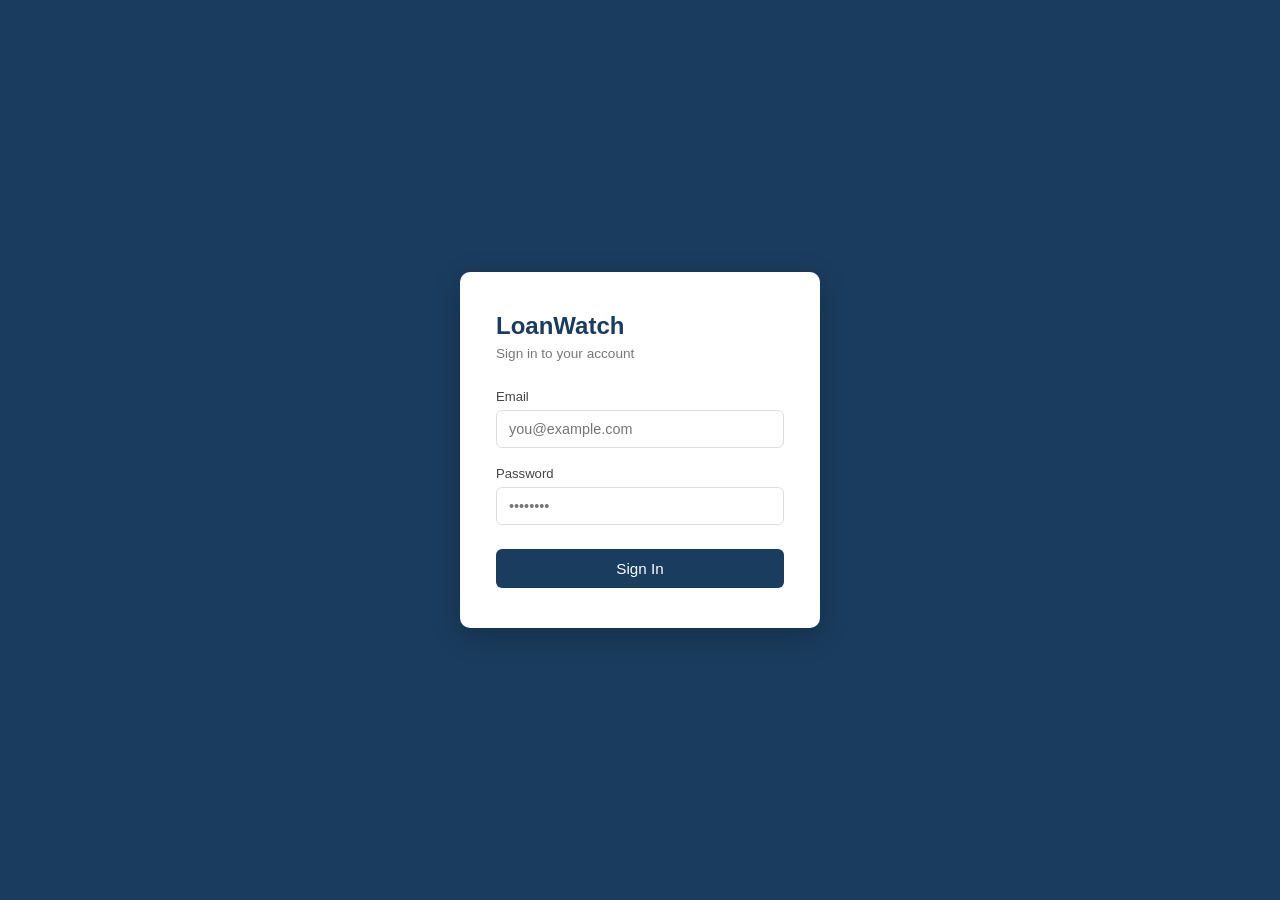
==== src/main/resources/static/borrower.html @ fdae0c63 "feat: add basic frontend (login, dashboard, borrower detail)" ====
<!DOCTYPE html>
<html lang="en">
<head>
    <meta charset="UTF-8">
    <meta name="viewport" content="width=device-width, initial-scale=1.0">
    <title>LoanWatch – Borrower Detail</title>
    <link rel="stylesheet" href="style.css">
</head>
<body>

<div class="navbar">
    <h1>LoanWatch</h1>
    <div style="display:flex; align-items:center; gap:16px;">
        <span id="userEmail"></span>
        <button class="logout-btn" onclick="logout()">Logout</button>
    </div>
</div>

<div class="page-content">
    <a class="back-link" href="dashboard.html">← Back to Dashboard</a>

    <div class="detail-grid">
        <div class="info-card" id="borrowerInfo">
            <h3>Borrower Info</h3>
            <p class="loading">Loading...</p>
        </div>

        <div class="info-card">
            <h3>Risk Score</h3>
            <div class="risk-display" id="riskDisplay">
                <p class="loading">Loading...</p>
            </div>
        </div>
    </div>

    <div class="table-card">
        <table>
            <thead>
                <tr>
                    <th>Loan ID</th>
                    <th>Amount</th>
                    <th>Disbursed</th>
                    <th>Due Date</th>
                    <th>Status</th>
                </tr>
            </thead>
            <tbody id="loanTable">
                <tr><td colspan="5" class="loading">Loading loans...</td></tr>
            </tbody>
        </table>
    </div>
</div>

<script>
    const token = localStorage.getItem('token');

    if (!token) {
        window.location.href = 'index.html';
    }

    function parseEmail(token) {
        try {
            const payload = JSON.parse(atob(token.split('.')[1]));
            return payload.sub;
        } catch {
            return '';
        }
    }

    document.getElementById('userEmail').textContent = parseEmail(token);

    function logout() {
        localStorage.removeItem('token');
        window.location.href = 'index.html';
    }

    function authHeaders() {
        return { 'Authorization': 'Bearer ' + token };
    }

    const borrowerId = new URLSearchParams(window.location.search).get('id');

    if (!borrowerId) {
        window.location.href = 'dashboard.html';
    }

    async function loadBorrower() {
        const res = await fetch(`/api/manager/borrowers/${borrowerId}`, {
            headers: authHeaders()
        });
        const b = await res.json();

        document.title = `LoanWatch – ${b.name}`;

        document.getElementById('borrowerInfo').innerHTML = `
            <h3>Borrower Info</h3>
            <div class="info-row">
                <span class="label">Name</span>
                <span class="value">${b.name}</span>
            </div>
            <div class="info-row">
                <span class="label">Phone</span>
                <span class="value">${b.phone}</span>
            </div>
            <div class="info-row">
                <span class="label">Address</span>
                <span class="value">${b.address}</span>
            </div>
            <div class="info-row">
                <span class="label">Monthly Income</span>
                <span class="value">₹${b.monthlyIncome.toLocaleString('en-IN', { maximumFractionDigits: 0 })}</span>
            </div>
            <div class="info-row">
                <span class="label">Assigned Agent ID</span>
                <span class="value">${b.assignedAgentId || '–'}</span>
            </div>
        `;
    }

    async function loadRisk() {
        try {
            const res = await fetch(`/api/agent/borrowers/${borrowerId}/risk`, {
                headers: authHeaders()
            });

            if (!res.ok) {
                document.getElementById('riskDisplay').innerHTML = '<p style="color:#aaa; font-size:0.88rem;">No risk data yet</p>';
                return;
            }

            const data = await res.json();
            const level = data.riskLevel;

            document.getElementById('riskDisplay').innerHTML = `
                <div class="risk-score-num">${data.score}</div>
                <div class="risk-level-text ${level}">${level} RISK</div>
                <p style="font-size:0.78rem; color:#aaa; margin-top:10px;">
                    Last calculated: ${new Date(data.calculatedAt).toLocaleString('en-IN')}
                </p>
            `;
        } catch {
            document.getElementById('riskDisplay').innerHTML = '<p style="color:#aaa; font-size:0.88rem;">Could not load risk score</p>';
        }
    }

    async function loadLoans() {
        const res = await fetch(`/api/manager/loans/borrower/${borrowerId}`, {
            headers: authHeaders()
        });
        const loans = await res.json();
        const tbody = document.getElementById('loanTable');

        if (loans.length === 0) {
            tbody.innerHTML = '<tr><td colspan="5" class="loading">No loans found</td></tr>';
            return;
        }

        tbody.innerHTML = '';
        for (const loan of loans) {
            const statusColor = loan.status === 'DEFAULTED' ? '#e74c3c' : loan.status === 'CLOSED' ? '#888' : '#27ae60';
            const row = document.createElement('tr');
            row.innerHTML = `
                <td>${loan.id}</td>
                <td>₹${loan.amount.toLocaleString('en-IN', { maximumFractionDigits: 0 })}</td>
                <td>${loan.disbursedDate || '–'}</td>
                <td>${loan.dueDate || '–'}</td>
                <td><span style="color:${statusColor}; font-weight:600; font-size:0.82rem;">${loan.status}</span></td>
            `;
            tbody.appendChild(row);
        }
    }

    loadBorrower();
    loadRisk();
    loadLoans();
</script>

</body>
</html>
---- src/main/resources/static/style.css ----
* {
    margin: 0;
    padding: 0;
    box-sizing: border-box;
}

body {
    font-family: 'Segoe UI', sans-serif;
    background: #f0f2f5;
    color: #222;
}

a {
    text-decoration: none;
    color: inherit;
}

/* navbar */
.navbar {
    background: #1a3c5e;
    color: white;
    padding: 14px 30px;
    display: flex;
    justify-content: space-between;
    align-items: center;
}

.navbar h1 {
    font-size: 1.3rem;
    font-weight: 600;
    letter-spacing: 0.5px;
}

.navbar span {
    font-size: 0.85rem;
    opacity: 0.8;
}

.logout-btn {
    background: transparent;
    border: 1px solid rgba(255,255,255,0.4);
    color: white;
    padding: 6px 16px;
    border-radius: 5px;
    cursor: pointer;
    font-size: 0.85rem;
}

.logout-btn:hover {
    background: rgba(255,255,255,0.1);
}

/* login page */
.login-wrapper {
    min-height: 100vh;
    display: flex;
    align-items: center;
    justify-content: center;
    background: #1a3c5e;
}

.login-card {
    background: white;
    padding: 40px 36px;
    border-radius: 10px;
    width: 360px;
    box-shadow: 0 8px 30px rgba(0,0,0,0.2);
}

.login-card h2 {
    font-size: 1.5rem;
    margin-bottom: 6px;
    color: #1a3c5e;
}

.login-card p {
    font-size: 0.85rem;
    color: #777;
    margin-bottom: 28px;
}

.form-group {
    margin-bottom: 18px;
}

.form-group label {
    display: block;
    font-size: 0.82rem;
    font-weight: 500;
    margin-bottom: 6px;
    color: #444;
}

.form-group input {
    width: 100%;
    padding: 10px 12px;
    border: 1px solid #ddd;
    border-radius: 6px;
    font-size: 0.9rem;
    outline: none;
    transition: border 0.2s;
}

.form-group input:focus {
    border-color: #1a3c5e;
}

.btn-primary {
    width: 100%;
    padding: 11px;
    background: #1a3c5e;
    color: white;
    border: none;
    border-radius: 6px;
    font-size: 0.95rem;
    cursor: pointer;
    margin-top: 6px;
}

.btn-primary:hover {
    background: #14304d;
}

.error-msg {
    color: #c0392b;
    font-size: 0.82rem;
    margin-top: 12px;
    text-align: center;
    display: none;
}

/* dashboard */
.page-content {
    padding: 28px 30px;
    max-width: 1100px;
    margin: 0 auto;
}

.page-title {
    font-size: 1.2rem;
    font-weight: 600;
    margin-bottom: 20px;
    color: #1a3c5e;
}

.stats-row {
    display: flex;
    gap: 16px;
    margin-bottom: 28px;
}

.stat-card {
    background: white;
    border-radius: 8px;
    padding: 20px 24px;
    flex: 1;
    box-shadow: 0 2px 8px rgba(0,0,0,0.06);
    border-left: 4px solid #1a3c5e;
}

.stat-card.high {
    border-left-color: #e74c3c;
}

.stat-card.medium {
    border-left-color: #e67e22;
}

.stat-card.low {
    border-left-color: #27ae60;
}

.stat-card h3 {
    font-size: 0.78rem;
    text-transform: uppercase;
    color: #888;
    letter-spacing: 0.5px;
    margin-bottom: 8px;
}

.stat-card .count {
    font-size: 2rem;
    font-weight: 700;
    color: #1a3c5e;
}

.stat-card.high .count { color: #e74c3c; }
.stat-card.medium .count { color: #e67e22; }
.stat-card.low .count { color: #27ae60; }

/* table */
.table-card {
    background: white;
    border-radius: 8px;
    box-shadow: 0 2px 8px rgba(0,0,0,0.06);
    overflow: hidden;
}

.table-card table {
    width: 100%;
    border-collapse: collapse;
    font-size: 0.88rem;
}

.table-card thead {
    background: #f7f8fa;
}

.table-card th {
    padding: 12px 16px;
    text-align: left;
    font-size: 0.78rem;
    text-transform: uppercase;
    color: #888;
    letter-spacing: 0.4px;
    border-bottom: 1px solid #eee;
}

.table-card td {
    padding: 13px 16px;
    border-bottom: 1px solid #f2f2f2;
    color: #333;
}

.table-card tbody tr:hover {
    background: #fafbfc;
    cursor: pointer;
}

.badge {
    padding: 3px 10px;
    border-radius: 20px;
    font-size: 0.75rem;
    font-weight: 600;
}

.badge.HIGH {
    background: #fdecea;
    color: #c0392b;
}

.badge.MEDIUM {
    background: #fef3e2;
    color: #d68910;
}

.badge.LOW {
    background: #eafaf1;
    color: #1e8449;
}

.badge.NA {
    background: #f2f2f2;
    color: #999;
}

.loading {
    text-align: center;
    padding: 40px;
    color: #aaa;
    font-size: 0.9rem;
}

/* borrower detail page */
.back-link {
    display: inline-block;
    margin-bottom: 20px;
    color: #1a3c5e;
    font-size: 0.88rem;
    font-weight: 500;
}

.back-link:hover {
    text-decoration: underline;
}

.detail-grid {
    display: grid;
    grid-template-columns: 1fr 1fr;
    gap: 20px;
    margin-bottom: 24px;
}

.info-card {
    background: white;
    border-radius: 8px;
    padding: 22px;
    box-shadow: 0 2px 8px rgba(0,0,0,0.06);
}

.info-card h3 {
    font-size: 0.82rem;
    text-transform: uppercase;
    color: #888;
    letter-spacing: 0.5px;
    margin-bottom: 16px;
    padding-bottom: 10px;
    border-bottom: 1px solid #f0f0f0;
}

.info-row {
    display: flex;
    justify-content: space-between;
    margin-bottom: 10px;
    font-size: 0.88rem;
}

.info-row .label {
    color: #888;
}

.info-row .value {
    font-weight: 500;
    color: #222;
}

.risk-display {
    text-align: center;
    padding: 10px 0;
}

.risk-score-num {
    font-size: 3rem;
    font-weight: 700;
    color: #1a3c5e;
    line-height: 1;
}

.risk-level-text {
    font-size: 1rem;
    font-weight: 600;
    margin-top: 8px;
}

.risk-level-text.HIGH { color: #e74c3c; }
.risk-level-text.MEDIUM { color: #e67e22; }
.risk-level-text.LOW { color: #27ae60; }
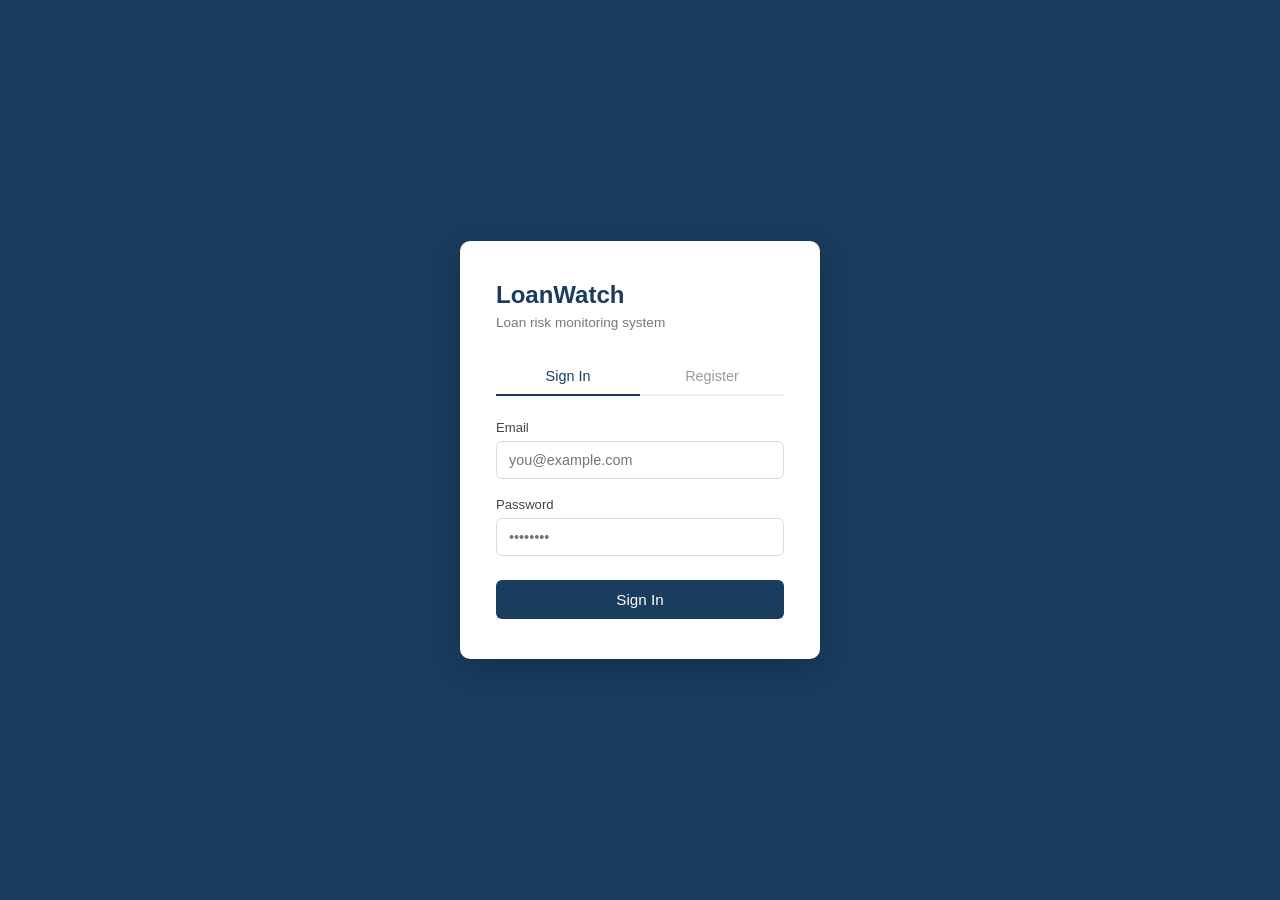
==== commit 45f28683: "feat: add assign agent endpoint, run risk engine button, assign agent UI on borrower page" ====
--- a/src/main/resources/static/borrower.html
+++ b/src/main/resources/static/borrower.html
@@ -30,6 +30,20 @@
             <div class="risk-display" id="riskDisplay">
                 <p class="loading">Loading...</p>
             </div>
+        </div>
+    </div>
+
+    <div class="info-card" style="margin-bottom: 24px;">
+        <h3>Assign Field Agent</h3>
+        <div style="display:flex; gap:12px; align-items:center; margin-top:10px;">
+            <div>
+                <p style="font-size:0.82rem; color:#888; margin-bottom:6px;">Current Agent ID: <span id="currentAgentId" style="font-weight:600; color:#1a3c5e;">–</span></p>
+                <div style="display:flex; gap:10px;">
+                    <input type="number" id="agentIdInput" placeholder="Enter Agent ID" style="padding:9px 12px; border:1px solid #ddd; border-radius:6px; font-size:0.88rem; width:180px; outline:none;">
+                    <button onclick="assignAgent()" style="background:#1a3c5e; color:white; border:none; padding:9px 18px; border-radius:6px; font-size:0.85rem; cursor:pointer; font-weight:500;" id="assignBtn">Assign</button>
+                </div>
+            </div>
+            <p id="assignMsg" style="font-size:0.82rem; margin-top:20px; display:none;"></p>
         </div>
     </div>
 
@@ -91,6 +105,7 @@
         const b = await res.json();
 
         document.title = `LoanWatch – ${b.name}`;
+        document.getElementById('currentAgentId').textContent = b.assignedAgentId || 'None';
 
         document.getElementById('borrowerInfo').innerHTML = `
             <h3>Borrower Info</h3>
@@ -115,6 +130,45 @@
                 <span class="value">${b.assignedAgentId || '–'}</span>
             </div>
         `;
+    }
+
+    async function assignAgent() {
+        const agentId = document.getElementById('agentIdInput').value.trim();
+        const msgEl = document.getElementById('assignMsg');
+        const btn = document.getElementById('assignBtn');
+
+        if (!agentId) {
+            msgEl.textContent = 'Please enter an Agent ID';
+            msgEl.style.color = '#e74c3c';
+            msgEl.style.display = 'block';
+            return;
+        }
+
+        btn.textContent = 'Saving...';
+        btn.disabled = true;
+
+        try {
+            const res = await fetch(`/api/manager/borrowers/${borrowerId}/assign-agent?agentId=${agentId}`, {
+                method: 'PUT',
+                headers: authHeaders()
+            });
+
+            if (res.ok) {
+                msgEl.textContent = `✓ Agent ${agentId} assigned successfully`;
+                msgEl.style.color = '#27ae60';
+                document.getElementById('currentAgentId').textContent = agentId;
+            } else {
+                msgEl.textContent = 'Failed to assign agent';
+                msgEl.style.color = '#e74c3c';
+            }
+        } catch (e) {
+            msgEl.textContent = 'Connection error';
+            msgEl.style.color = '#e74c3c';
+        }
+
+        msgEl.style.display = 'block';
+        btn.textContent = 'Assign';
+        btn.disabled = false;
     }
 
     async function loadRisk() {
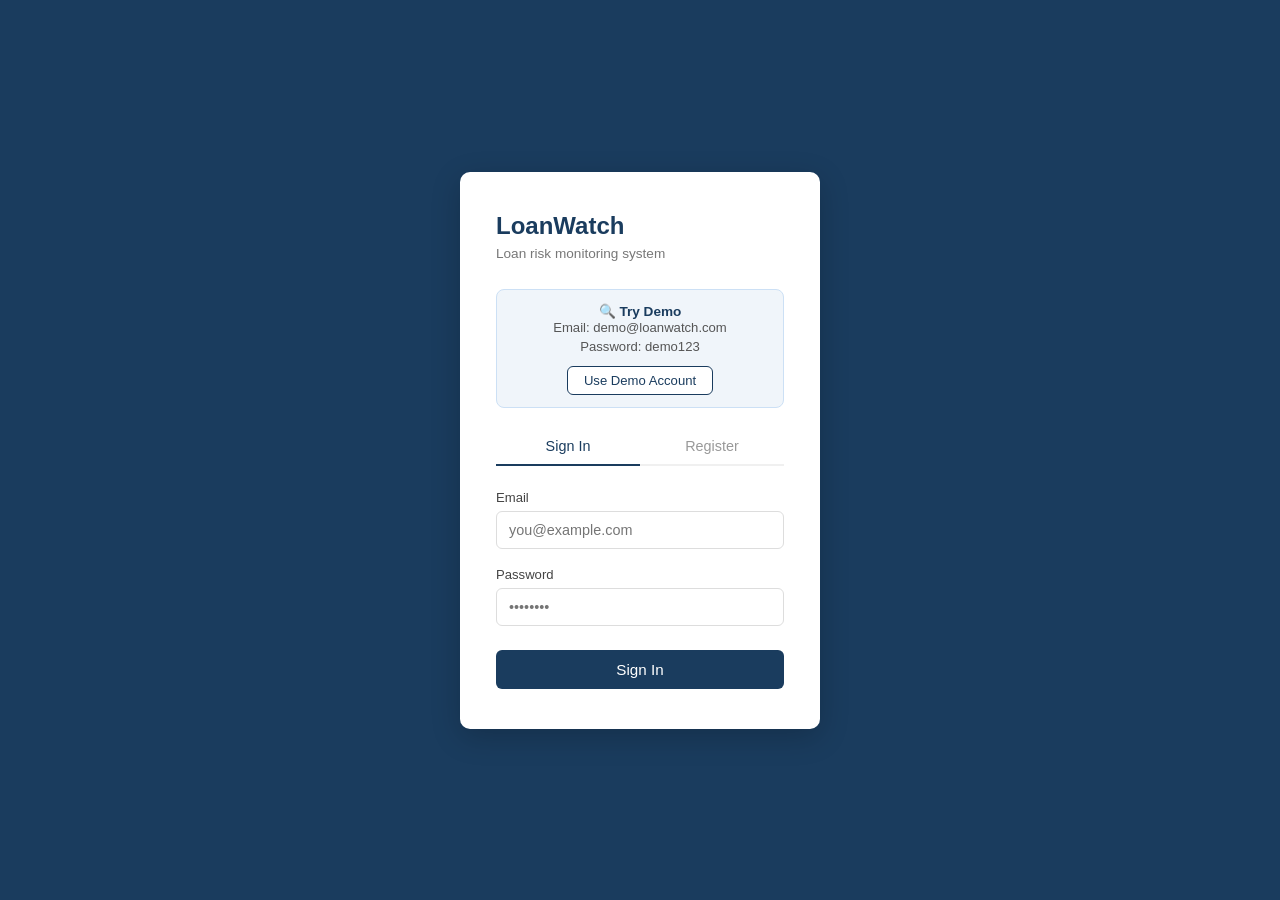
==== commit c3beafbd: "fixed risk api endpoint in dashboard and borrower page" ====
--- a/src/main/resources/static/borrower.html
+++ b/src/main/resources/static/borrower.html
@@ -50,16 +50,16 @@
     <div class="table-card">
         <table>
             <thead>
-                <tr>
-                    <th>Loan ID</th>
-                    <th>Amount</th>
-                    <th>Disbursed</th>
-                    <th>Due Date</th>
-                    <th>Status</th>
-                </tr>
+            <tr>
+                <th>Loan ID</th>
+                <th>Amount</th>
+                <th>Disbursed</th>
+                <th>Due Date</th>
+                <th>Status</th>
+            </tr>
             </thead>
             <tbody id="loanTable">
-                <tr><td colspan="5" class="loading">Loading loans...</td></tr>
+            <tr><td colspan="5" class="loading">Loading loans...</td></tr>
             </tbody>
         </table>
     </div>
@@ -173,12 +173,12 @@
 
     async function loadRisk() {
         try {
-            const res = await fetch(`/api/agent/borrowers/${borrowerId}/risk`, {
+            const res = await fetch(`/api/manager/borrowers/${borrowerId}/risk`, {
                 headers: authHeaders()
             });
 
             if (!res.ok) {
-                document.getElementById('riskDisplay').innerHTML = '<p style="color:#aaa; font-size:0.88rem;">No risk data yet</p>';
+                document.getElementById('riskDisplay').innerHTML = '<p style="color:#aaa; font-size:0.88rem;">No risk data yet — run the risk engine first</p>';
                 return;
             }
 
@@ -198,29 +198,33 @@
     }
 
     async function loadLoans() {
-        const res = await fetch(`/api/manager/loans/borrower/${borrowerId}`, {
-            headers: authHeaders()
-        });
-        const loans = await res.json();
-        const tbody = document.getElementById('loanTable');
-
-        if (loans.length === 0) {
-            tbody.innerHTML = '<tr><td colspan="5" class="loading">No loans found</td></tr>';
-            return;
-        }
-
-        tbody.innerHTML = '';
-        for (const loan of loans) {
-            const statusColor = loan.status === 'DEFAULTED' ? '#e74c3c' : loan.status === 'CLOSED' ? '#888' : '#27ae60';
-            const row = document.createElement('tr');
-            row.innerHTML = `
-                <td>${loan.id}</td>
-                <td>₹${loan.amount.toLocaleString('en-IN', { maximumFractionDigits: 0 })}</td>
-                <td>${loan.disbursedDate || '–'}</td>
-                <td>${loan.dueDate || '–'}</td>
-                <td><span style="color:${statusColor}; font-weight:600; font-size:0.82rem;">${loan.status}</span></td>
-            `;
-            tbody.appendChild(row);
+        try {
+            const res = await fetch(`/api/manager/loans/borrower/${borrowerId}`, {
+                headers: authHeaders()
+            });
+            const loans = await res.json();
+            const tbody = document.getElementById('loanTable');
+
+            if (loans.length === 0) {
+                tbody.innerHTML = '<tr><td colspan="5" class="loading">No loans found</td></tr>';
+                return;
+            }
+
+            tbody.innerHTML = '';
+            for (const loan of loans) {
+                const statusColor = loan.status === 'DEFAULTED' ? '#e74c3c' : loan.status === 'CLOSED' ? '#888' : '#27ae60';
+                const row = document.createElement('tr');
+                row.innerHTML = `
+                    <td>${loan.id}</td>
+                    <td>₹${loan.amount.toLocaleString('en-IN', { maximumFractionDigits: 0 })}</td>
+                    <td>${loan.disbursedDate || '–'}</td>
+                    <td>${loan.dueDate || '–'}</td>
+                    <td><span style="color:${statusColor}; font-weight:600; font-size:0.82rem;">${loan.status}</span></td>
+                `;
+                tbody.appendChild(row);
+            }
+        } catch {
+            document.getElementById('loanTable').innerHTML = '<tr><td colspan="5" class="loading">Could not load loans</td></tr>';
         }
     }
 
@@ -230,4 +234,4 @@
 </script>
 
 </body>
-</html>
+</html>
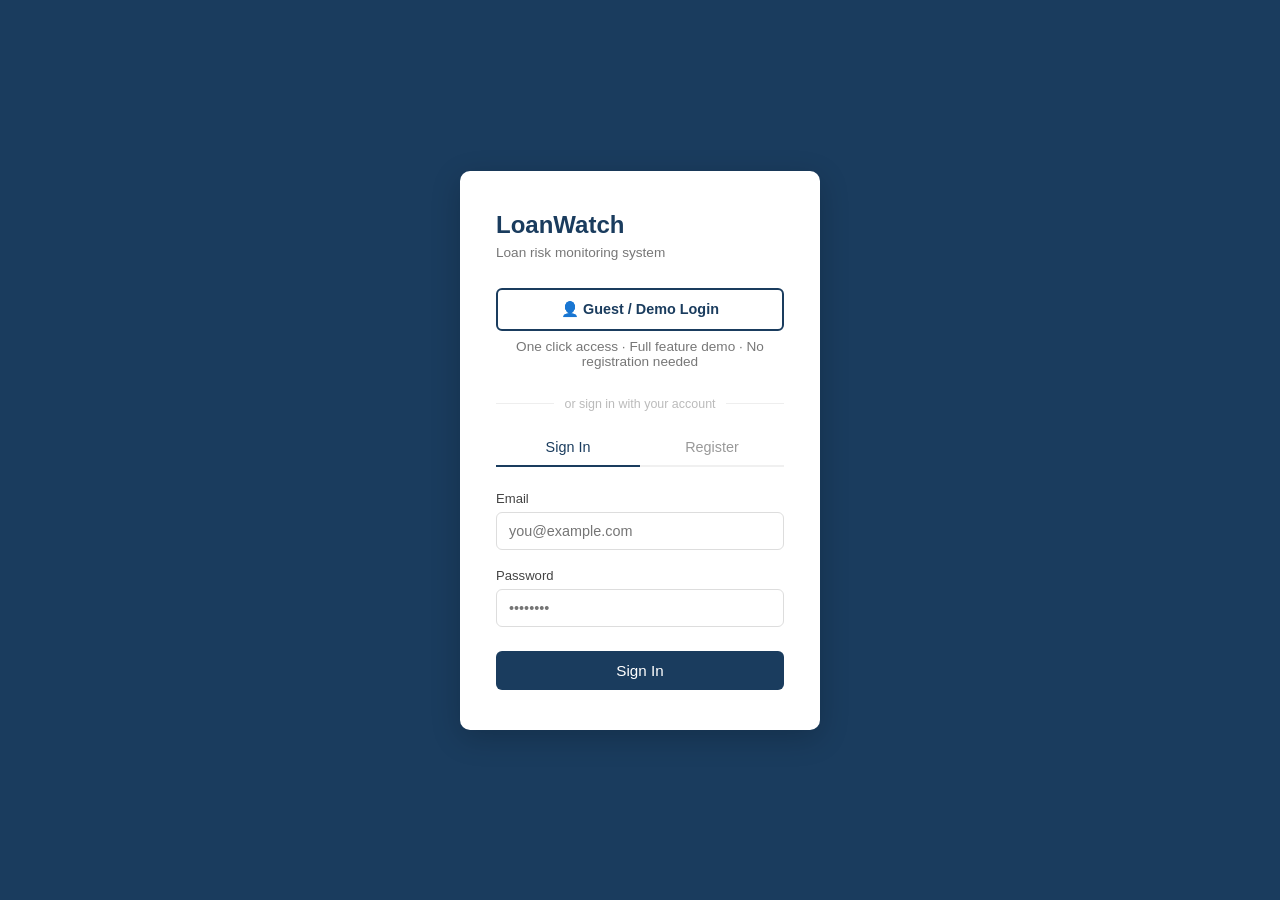
==== commit b3e470c7: "add guest login and demo account for recruiters" ====
--- a/src/main/resources/static/borrower.html
+++ b/src/main/resources/static/borrower.html
@@ -85,7 +85,7 @@
 
     function logout() {
         localStorage.removeItem('token');
-        window.location.href = 'index.html';
+        window.location.href = 'index.html?logout';
     }
 
     function authHeaders() {
